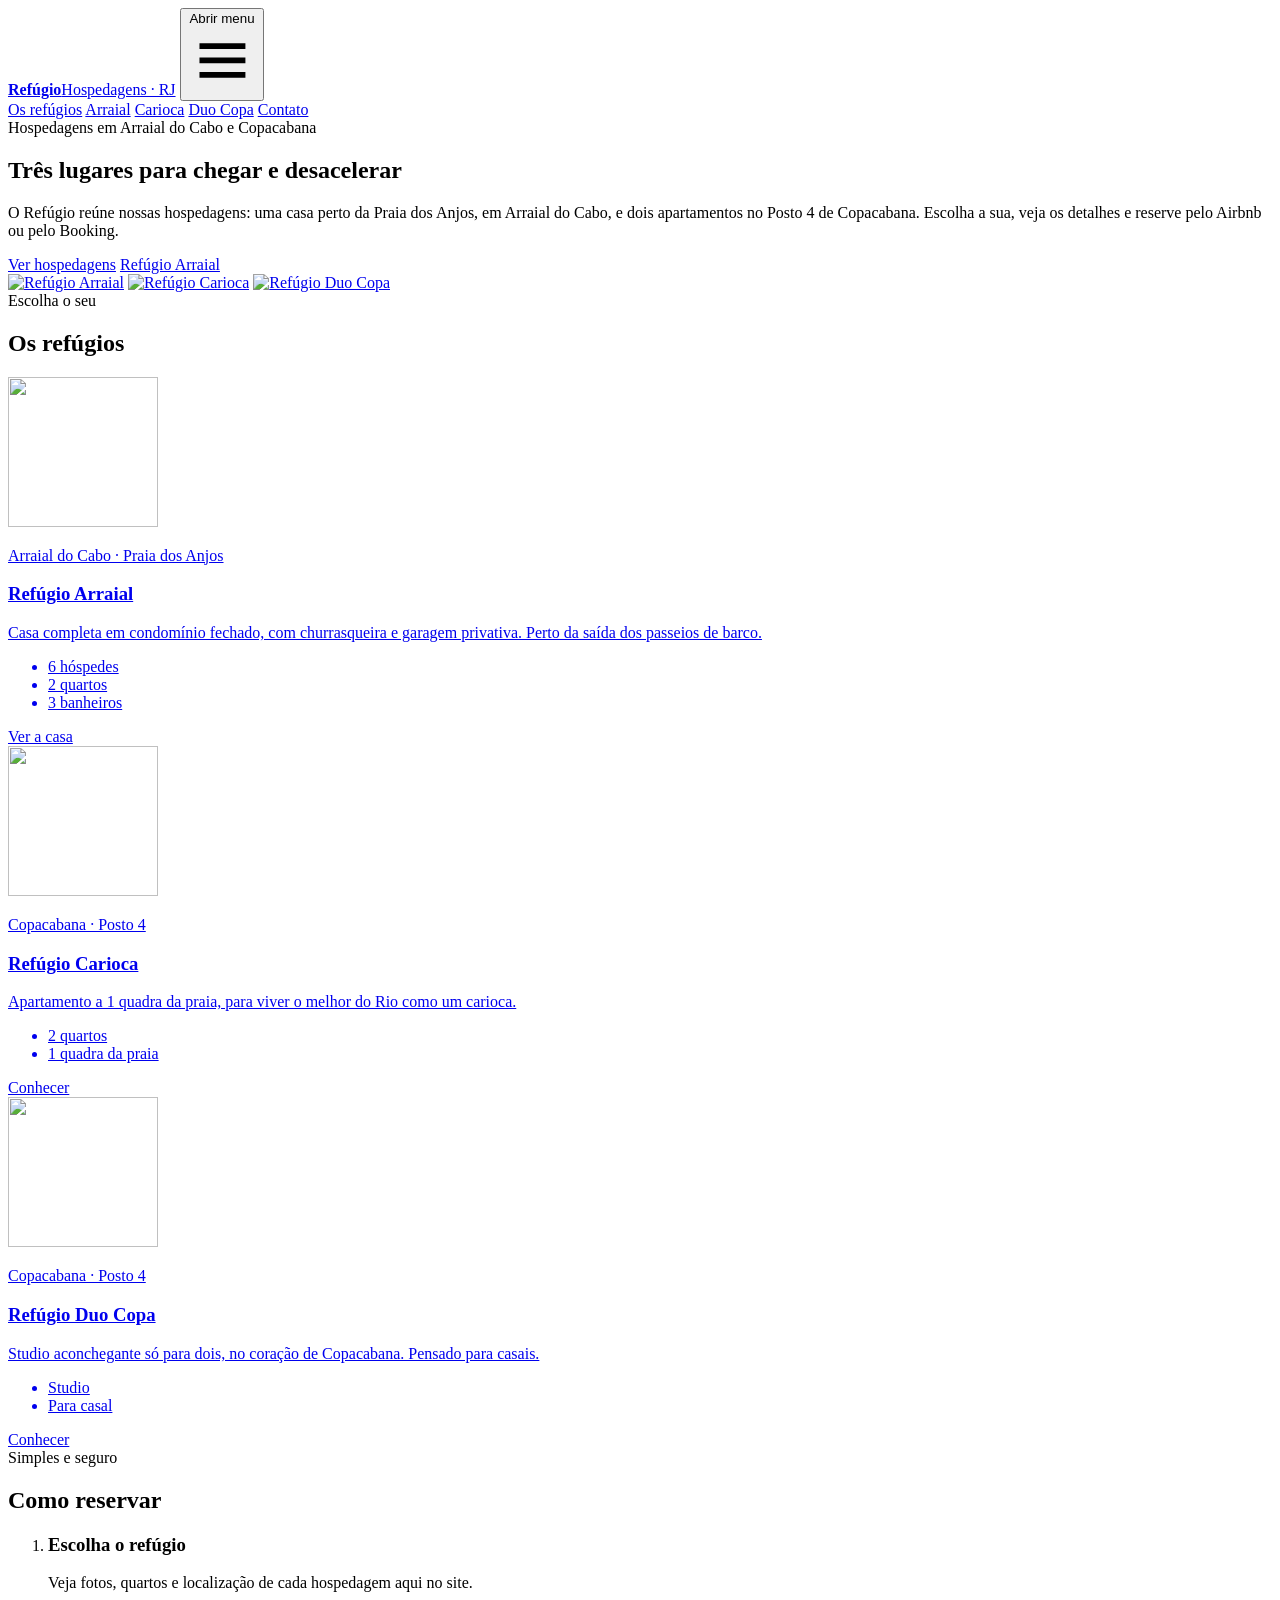
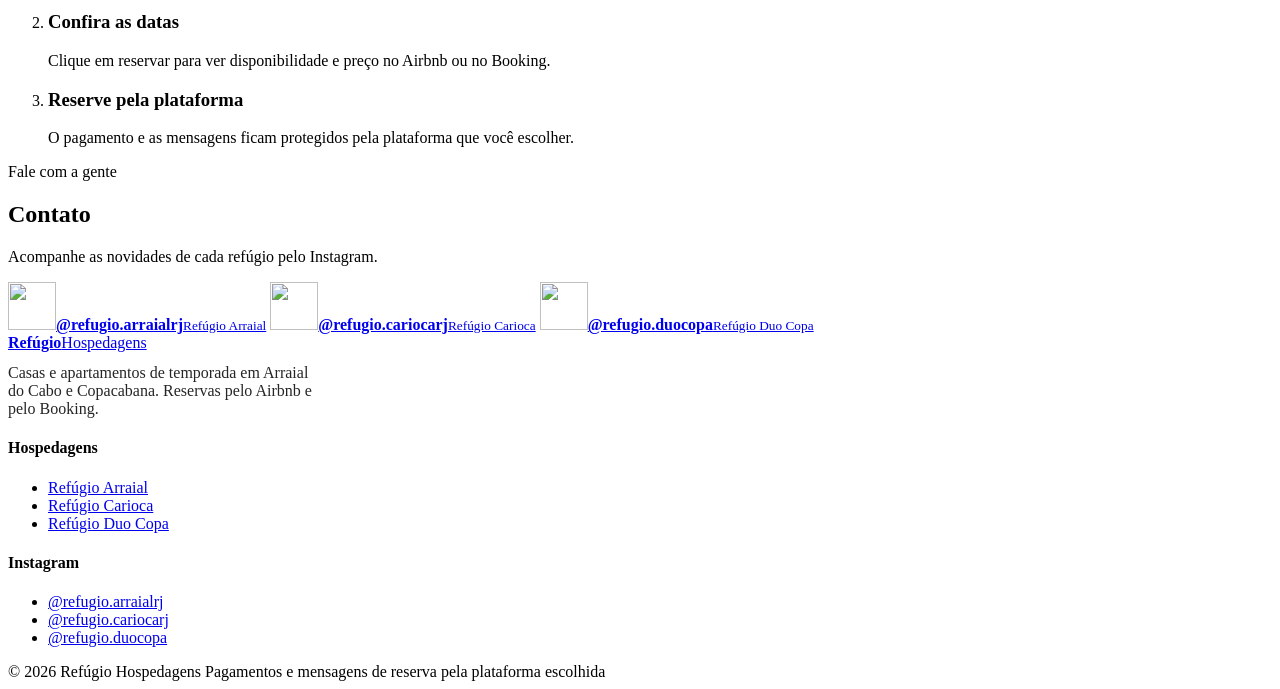
==== index.html @ 86adb8f5 "Add files via upload" ====
<!DOCTYPE html>
<html lang="pt-BR">
<head>
  <meta charset="UTF-8">
  <meta name="viewport" content="width=device-width, initial-scale=1.0, viewport-fit=cover">
  <title>Refúgio Hospedagens · Arraial do Cabo e Copacabana</title>
  <meta name="description" content="Casas e apartamentos de temporada em Arraial do Cabo e Copacabana. Veja fotos, detalhes e reserve pelo Airbnb ou Booking.">

  <!-- Como o link aparece quando é compartilhado (WhatsApp, Instagram, Facebook) -->
  <meta property="og:type" content="website">
  <meta property="og:title" content="Refúgio Hospedagens · Arraial do Cabo e Copacabana">
  <meta property="og:description" content="Casas e apartamentos de temporada em Arraial do Cabo e Copacabana. Veja fotos, detalhes e reserve pelo Airbnb ou Booking.">
  <meta property="og:locale" content="pt_BR">
  <!-- Depois que o site estiver no ar, troque SEU-ENDERECO pelo endereço real -->
  <meta property="og:image" content="https://SEU-ENDERECO/img/logos/logo-arraial.png">

  <link rel="icon" href="img/favicon.svg" type="image/svg+xml">
  <link rel="preconnect" href="https://fonts.googleapis.com">
  <link rel="preconnect" href="https://fonts.gstatic.com" crossorigin>
  <link rel="stylesheet" href="https://fonts.googleapis.com/css2?family=Josefin+Sans:wght@300;400;600;700&family=Mulish:wght@400;600;700&display=swap">
  <link rel="stylesheet" href="css/style.css">
</head>
<body>

<!-- ============ CABEÇALHO ============ -->
<header class="cabecalho">
  <div class="conteudo">
    <a class="marca" href="index.html"><b>Refúgio</b><span>Hospedagens · RJ</span></a>
    <button class="menu-toggle" aria-expanded="false" aria-controls="menu">
      <span class="sr-only">Abrir menu</span>
      <svg viewBox="0 0 24 24" fill="none" stroke="currentColor" stroke-width="2" aria-hidden="true"><path d="M4 7h16M4 12h16M4 17h16"/></svg>
    </button>
    <nav class="menu" id="menu" aria-label="Menu principal">
      <a href="index.html#refugios" aria-current="page">Os refúgios</a>
      <a href="arraial.html">Arraial</a>
      <a href="carioca.html">Carioca</a>
      <a href="duocopa.html">Duo Copa</a>
      <a class="btn" href="index.html#contato">Contato</a>
    </nav>
  </div>
</header>

<main>
  <!-- ============ CAPA ============ -->
  <section class="capa">
    <div class="conteudo">
      <div class="capa-texto">
        <div class="sobre-titulo">Hospedagens em Arraial do Cabo e Copacabana</div>
        <h1>Três lugares para chegar e <strong>desacelerar</strong></h1>
        <p class="lead">O Refúgio reúne nossas hospedagens: uma casa perto da Praia dos Anjos, em Arraial do Cabo, e dois apartamentos no Posto 4 de Copacabana. Escolha a sua, veja os detalhes e reserve pelo Airbnb ou pelo Booking.</p>
        <div class="acoes">
          <a class="btn btn-cheio" href="#refugios">Ver hospedagens</a>
          <a class="btn btn-contorno" href="arraial.html">Refúgio Arraial</a>
        </div>
      </div>
      <div class="trio" aria-label="Logos dos três refúgios">
        <a href="arraial.html"><img src="img/logos/logo-arraial.png" alt="Refúgio Arraial" width="360" height="360"></a>
        <a href="carioca.html"><img src="img/logos/logo-carioca.png" alt="Refúgio Carioca" width="360" height="360"></a>
        <a href="duocopa.html"><img src="img/logos/logo-duocopa.png" alt="Refúgio Duo Copa" width="360" height="360"></a>
      </div>
    </div>
  </section>
  <div class="faixa-dupla"></div>

  <!-- ============ OS REFÚGIOS ============ -->
  <section class="secao claro" id="refugios">
    <div class="conteudo">
      <div class="cabeca-secao">
        <div class="sobre-titulo">Escolha o seu</div>
        <h2 class="titulo-secao">Os refúgios</h2>
      </div>
      <div class="imoveis">
        <a class="imovel" href="arraial.html">
          <div class="imovel-topo"><span class="selo" data-status="arraial"></span><img src="img/logos/logo-arraial.png" alt="" width="150" height="150"></div>
          <div class="imovel-corpo">
            <p class="onde">Arraial do Cabo · Praia dos Anjos</p>
            <h3>Refúgio Arraial</h3>
            <p>Casa completa em condomínio fechado, com churrasqueira e garagem privativa. Perto da saída dos passeios de barco.</p>
            <ul class="fatos-mini"><li>6 hóspedes</li><li>2 quartos</li><li>3 banheiros</li></ul>
            <span class="ver">Ver a casa</span>
          </div>
        </a>
        <a class="imovel" href="carioca.html">
          <div class="imovel-topo"><span class="selo" data-status="carioca"></span><img src="img/logos/logo-carioca.png" alt="" width="150" height="150"></div>
          <div class="imovel-corpo">
            <p class="onde">Copacabana · Posto 4</p>
            <h3>Refúgio Carioca</h3>
            <p>Apartamento a 1 quadra da praia, para viver o melhor do Rio como um carioca.</p>
            <ul class="fatos-mini"><li>2 quartos</li><li>1 quadra da praia</li></ul>
            <span class="ver">Conhecer</span>
          </div>
        </a>
        <a class="imovel" href="duocopa.html">
          <div class="imovel-topo"><span class="selo" data-status="duocopa"></span><img src="img/logos/logo-duocopa.png" alt="" width="150" height="150"></div>
          <div class="imovel-corpo">
            <p class="onde">Copacabana · Posto 4</p>
            <h3>Refúgio Duo Copa</h3>
            <p>Studio aconchegante só para dois, no coração de Copacabana. Pensado para casais.</p>
            <ul class="fatos-mini"><li>Studio</li><li>Para casal</li></ul>
            <span class="ver">Conhecer</span>
          </div>
        </a>
      </div>
    </div>
  </section>

  <!-- ============ COMO RESERVAR ============ -->
  <section class="secao">
    <div class="conteudo">
      <div class="cabeca-secao">
        <div class="sobre-titulo">Simples e seguro</div>
        <h2 class="titulo-secao">Como reservar</h2>
      </div>
      <ol class="passos">
        <li><h3>Escolha o refúgio</h3><p>Veja fotos, quartos e localização de cada hospedagem aqui no site.</p></li>
        <li><h3>Confira as datas</h3><p>Clique em reservar para ver disponibilidade e preço no Airbnb ou no Booking.</p></li>
        <li><h3>Reserve pela plataforma</h3><p>O pagamento e as mensagens ficam protegidos pela plataforma que você escolher.</p></li>
      </ol>
    </div>
  </section>

  <!-- ============ CONTATO ============ -->
  <section class="secao escura" id="contato">
    <div class="conteudo">
      <div class="cabeca-secao">
        <div class="sobre-titulo">Fale com a gente</div>
        <h2 class="titulo-secao">Contato</h2>
        <p>Acompanhe as novidades de cada refúgio pelo Instagram.</p>
      </div>
      <div class="contato">
        <a href="https://www.instagram.com/refugio.arraialrj/" target="_blank" rel="noopener"><img src="img/logos/logo-arraial.png" alt="" width="48" height="48"><span><b>@refugio.arraialrj</b><small>Refúgio Arraial</small></span></a>
        <a href="https://www.instagram.com/refugio.cariocarj/" target="_blank" rel="noopener"><img src="img/logos/logo-carioca.png" alt="" width="48" height="48"><span><b>@refugio.cariocarj</b><small>Refúgio Carioca</small></span></a>
        <a href="https://www.instagram.com/refugio.duocopa/" target="_blank" rel="noopener"><img src="img/logos/logo-duocopa.png" alt="" width="48" height="48"><span><b>@refugio.duocopa</b><small>Refúgio Duo Copa</small></span></a>
        <!-- Aparece sozinho quando você preencher o WhatsApp em js/config.js -->
        <div data-whatsapp hidden><a href="#" target="_blank" rel="noopener" style="display:contents"><span><b>WhatsApp</b><small data-whatsapp-numero></small></span></a></div>
      </div>
    </div>
  </section>
</main>

<!-- ============ RODAPÉ ============ -->
<footer class="rodape">
  <div class="faixa-dupla"></div>
  <div class="conteudo">
    <div>
      <a class="marca" href="index.html"><b>Refúgio</b><span>Hospedagens</span></a>
      <p style="margin-top:12px;max-width:40ch;opacity:.85">Casas e apartamentos de temporada em Arraial do Cabo e Copacabana. Reservas pelo Airbnb e pelo Booking.</p>
    </div>
    <div>
      <h4>Hospedagens</h4>
      <ul>
        <li><a href="arraial.html">Refúgio Arraial</a></li>
        <li><a href="carioca.html">Refúgio Carioca</a></li>
        <li><a href="duocopa.html">Refúgio Duo Copa</a></li>
      </ul>
    </div>
    <div>
      <h4>Instagram</h4>
      <ul>
        <li><a href="https://www.instagram.com/refugio.arraialrj/" target="_blank" rel="noopener">@refugio.arraialrj</a></li>
        <li><a href="https://www.instagram.com/refugio.cariocarj/" target="_blank" rel="noopener">@refugio.cariocarj</a></li>
        <li><a href="https://www.instagram.com/refugio.duocopa/" target="_blank" rel="noopener">@refugio.duocopa</a></li>
      </ul>
    </div>
    <div class="creditos">
      <span>© <span data-ano>2026</span> Refúgio Hospedagens</span>
      <span>Pagamentos e mensagens de reserva pela plataforma escolhida</span>
    </div>
  </div>
</footer>

<script src="js/config.js"></script>
<script src="js/main.js"></script>
</body>
</html>
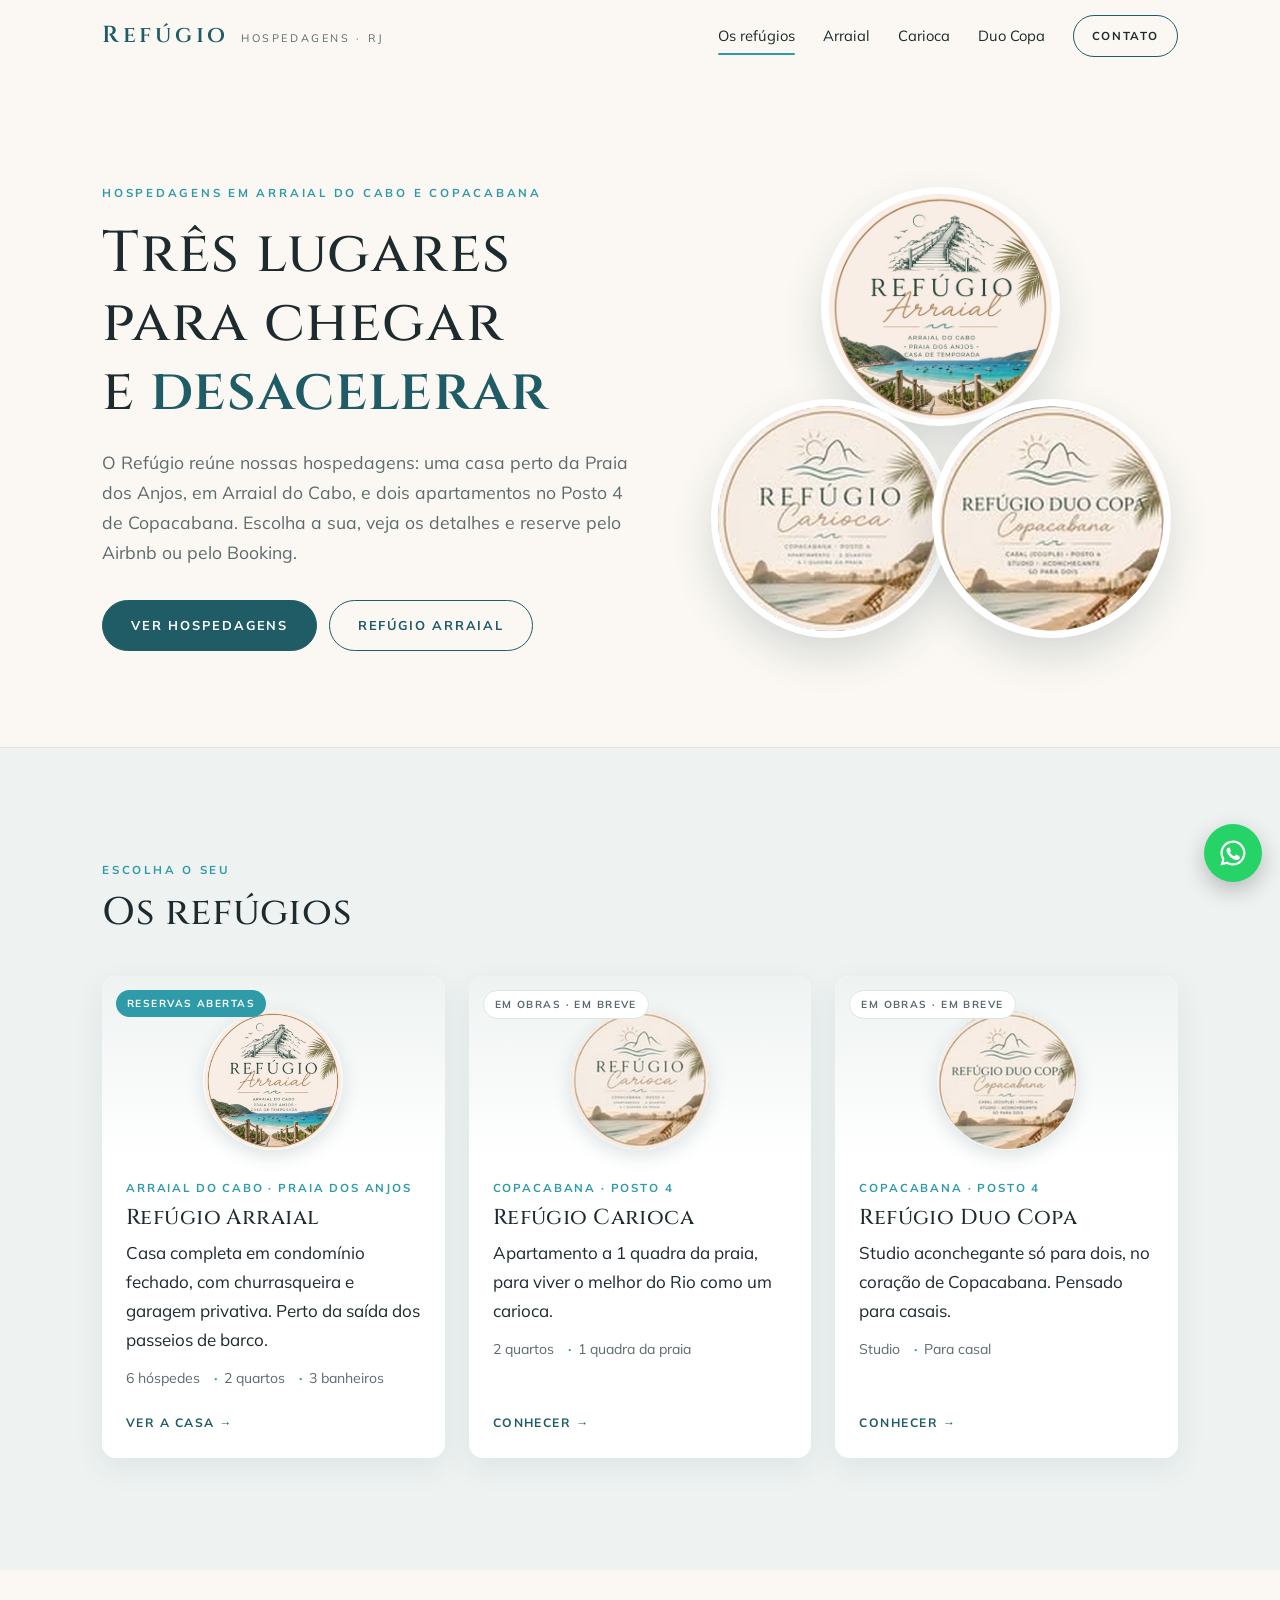
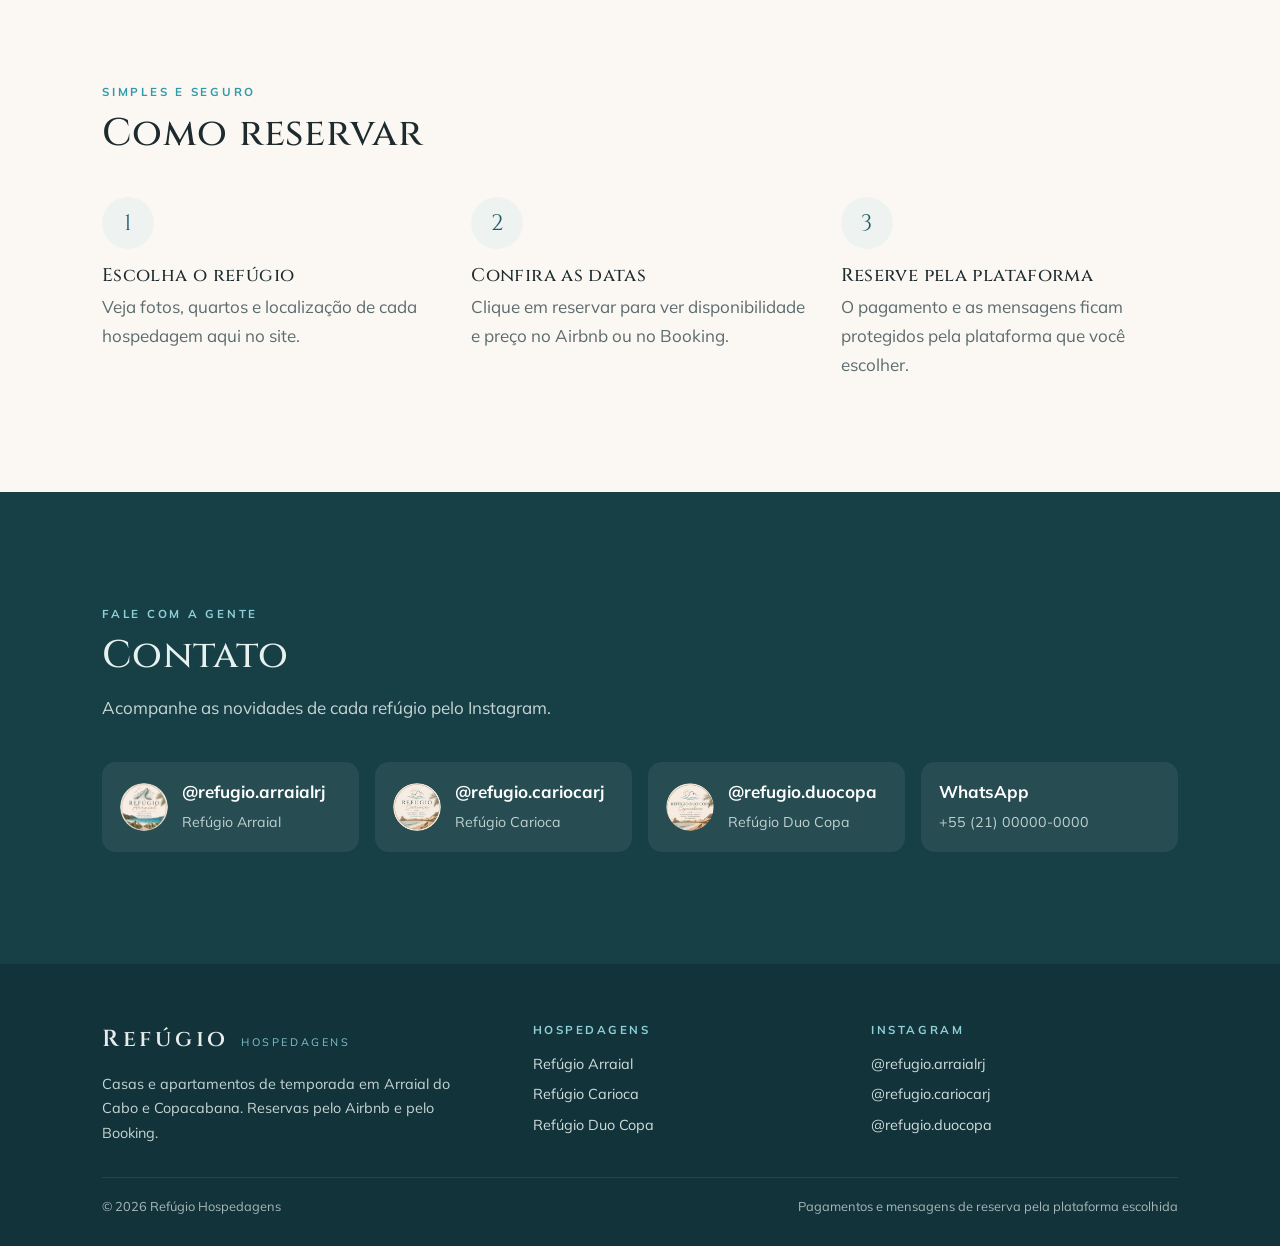
==== commit 983e6bc8: "Add files via upload" ====
--- a/index.html
+++ b/index.html
@@ -17,7 +17,7 @@
   <link rel="icon" href="img/favicon.svg" type="image/svg+xml">
   <link rel="preconnect" href="https://fonts.googleapis.com">
   <link rel="preconnect" href="https://fonts.gstatic.com" crossorigin>
-  <link rel="stylesheet" href="https://fonts.googleapis.com/css2?family=Josefin+Sans:wght@300;400;600;700&family=Mulish:wght@400;600;700&display=swap">
+  <link rel="stylesheet" href="https://fonts.googleapis.com/css2?family=Cinzel:wght@500;600&family=Mulish:wght@400;600;700&display=swap">
   <link rel="stylesheet" href="css/style.css">
 </head>
 <body>
--- a/css/style.css
+++ b/css/style.css
@@ -0,0 +1,302 @@
+/* =====================================================================
+   ESTILO DO SITE REFÚGIO · paleta "Mar de Arraial"
+   Fundo claro de areia, azul-petróleo como cor principal e turquesa
+   como destaque, tirados da água na logo do Refúgio Arraial.
+   Para mudar uma cor no site inteiro, mude só a variável aqui em :root.
+
+   1. Variáveis      4. Capa e cartões     7. Rodapé e WhatsApp
+   2. Base           5. Página do imóvel   8. Visualizador de fotos
+   3. Cabeçalho      6. Seções e chamada   9. Celular e tablet
+   ===================================================================== */
+
+/* ---------- 1. VARIÁVEIS ---------- */
+:root {
+  --areia: #FBF8F3;          /* fundo principal */
+  --bruma: #EEF3F2;          /* seções alternadas, um verde-água bem claro */
+  --branco: #FFFFFF;         /* cartões */
+  --linha: #DDE5E3;          /* linhas finas */
+  --petroleo: #1F5C66;       /* cor principal: botões, títulos em destaque */
+  --petroleo-escuro: #173F46;/* faixa de reserva e rodapé */
+  --turquesa: #2F9AA8;       /* destaque: selos, números, detalhes */
+  --tinta: #1D2A2E;          /* texto principal */
+  --cinza: #5C6B6E;          /* textos de apoio */
+  --sobre-escuro: #E6F0EF;   /* texto em cima do petróleo escuro */
+  --verde-whats: #25D366;
+
+  --f-titulo: "Cinzel", "Trajan Pro", Georgia, serif;   /* letras clássicas, como o REFÚGIO das logos */
+  --f-texto: "Mulish", Arial, Helvetica, sans-serif;
+
+  --raio: 14px;              /* cantos arredondados dos cartões e fotos */
+  --sombra: 0 10px 30px rgba(23, 63, 70, .08);
+  --sombra-forte: 0 18px 40px rgba(23, 63, 70, .16);
+
+  --largura: 1140px;
+  --gutter: clamp(16px, 4vw, 32px);
+  --altura-cab: 72px;
+  color-scheme: light;
+}
+
+/* ---------- 2. BASE ---------- */
+*, *::before, *::after { box-sizing: border-box; }
+html { scroll-behavior: smooth; scroll-padding-top: calc(var(--altura-cab) + 12px); }
+body {
+  margin: 0; background: var(--areia); color: var(--tinta);
+  font-family: var(--f-texto); font-size: 17px; line-height: 1.7;
+  -webkit-font-smoothing: antialiased;
+}
+img { max-width: 100%; display: block; }
+a { color: inherit; }
+h1, h2, h3 { font-family: var(--f-titulo); font-weight: 500; line-height: 1.2; margin: 0; text-wrap: balance; letter-spacing: .02em; }
+p { margin: 0; }
+:focus-visible { outline: 2px solid var(--turquesa); outline-offset: 3px; }
+[hidden] { display: none !important; }
+.sr-only { position: absolute; width: 1px; height: 1px; overflow: hidden; clip: rect(0 0 0 0); white-space: nowrap; }
+
+.conteudo { max-width: var(--largura); margin: 0 auto; padding-inline: var(--gutter); }
+.faixa-dupla { height: 1px; background: var(--linha); }   /* linha fina de separação */
+
+/* Botões */
+.btn {
+  display: inline-flex; align-items: center; justify-content: center; gap: 10px;
+  padding: 14px 28px; border-radius: 999px; border: 1.5px solid var(--petroleo);
+  font-family: var(--f-texto); font-weight: 700; font-size: .8rem;
+  letter-spacing: .14em; text-transform: uppercase; text-decoration: none; cursor: pointer;
+  transition: background .2s, color .2s, border-color .2s, transform .2s;
+}
+.btn:hover { transform: translateY(-1px); }
+.btn-cheio { background: var(--petroleo); color: var(--branco); }
+.btn-cheio:hover { background: var(--petroleo-escuro); border-color: var(--petroleo-escuro); }
+.btn-contorno { background: transparent; color: var(--petroleo); }
+.btn-contorno:hover { background: var(--petroleo); color: var(--branco); }
+.btn-sm { padding: 10px 18px; font-size: .74rem; }
+/* Em fundo escuro (faixa de reserva e seção de contato) */
+.escura .btn-cheio, .chamada .btn-cheio { background: var(--branco); border-color: var(--branco); color: var(--petroleo); }
+.escura .btn-cheio:hover, .chamada .btn-cheio:hover { background: var(--bruma); border-color: var(--bruma); }
+.escura .btn-contorno, .chamada .btn-contorno { border-color: var(--sobre-escuro); color: var(--sobre-escuro); }
+.escura .btn-contorno:hover, .chamada .btn-contorno:hover { background: var(--branco); color: var(--petroleo); }
+.acoes { display: flex; flex-wrap: wrap; gap: 12px; }
+
+/* Títulos de seção */
+.sobre-titulo { font-family: var(--f-texto); font-weight: 700; text-transform: uppercase; letter-spacing: .24em; font-size: .72rem; color: var(--turquesa); }
+.escura .sobre-titulo, .chamada .sobre-titulo { color: #8ED0D8; }
+.titulo-secao { font-size: clamp(1.7rem, 3.2vw, 2.4rem); margin-top: 10px; }
+.cabeca-secao { margin-bottom: 40px; max-width: 62ch; }
+.cabeca-secao p { margin-top: 14px; color: var(--cinza); }
+.secao { padding-block: clamp(64px, 9vw, 112px); }
+.secao.claro { background: var(--bruma); }
+.secao.escura { background: var(--petroleo-escuro); color: var(--sobre-escuro); }
+.secao.escura .cabeca-secao p { color: var(--sobre-escuro); opacity: .85; }
+
+/* ---------- 3. CABEÇALHO ---------- */
+.cabecalho {
+  position: sticky; top: env(safe-area-inset-top, 0px); z-index: 50;
+  background: rgba(251, 248, 243, .94); backdrop-filter: blur(8px);
+  border-bottom: 1px solid transparent; transition: border-color .25s, box-shadow .25s;
+}
+.cabecalho.rolou { border-color: var(--linha); box-shadow: 0 6px 20px rgba(23, 63, 70, .06); }
+.cabecalho .conteudo { display: flex; align-items: center; justify-content: space-between; gap: 16px; min-height: var(--altura-cab); }
+.marca { display: flex; align-items: baseline; gap: 12px; text-decoration: none; }
+.marca b { font-family: var(--f-titulo); font-size: 1.45rem; font-weight: 600; letter-spacing: .16em; color: var(--petroleo); }
+.marca span { font-size: .68rem; letter-spacing: .24em; text-transform: uppercase; color: var(--cinza); }
+.menu { display: flex; align-items: center; gap: 28px; font-size: .92rem; }
+.menu a { text-decoration: none; padding-block: 6px; position: relative; }
+.menu a:not(.btn)::after {
+  content: ""; position: absolute; left: 0; right: 0; bottom: 0; height: 2px; border-radius: 2px;
+  background: var(--turquesa); transform: scaleX(0); transition: transform .25s;
+}
+.menu a:not(.btn):hover::after, .menu a[aria-current="page"]::after { transform: scaleX(1); }
+.menu .btn { padding: 10px 18px; font-size: .72rem; }
+.menu-toggle { display: none; background: none; border: 0; padding: 8px; color: var(--petroleo); cursor: pointer; }
+.menu-toggle svg { width: 28px; height: 28px; }
+
+/* ---------- 4. CAPA E CARTÕES ---------- */
+.capa { padding-block: clamp(56px, 9vw, 110px) clamp(56px, 8vw, 96px); }
+.capa .conteudo { display: grid; grid-template-columns: 1.15fr 1fr; gap: 56px; align-items: center; }
+.capa-texto { min-width: 0; }
+.capa h1 { font-size: clamp(2.2rem, 5vw, 3.6rem); margin-top: 16px; }
+.capa h1 strong { font-weight: 600; color: var(--petroleo); }
+.capa p.lead { font-size: 1.1rem; margin-top: 22px; max-width: 52ch; color: var(--cinza); }
+.capa .acoes { margin-top: 32px; }
+.trio { position: relative; aspect-ratio: 1 / 1; max-width: 460px; width: 100%; justify-self: center; }
+.trio a { position: absolute; width: 52%; border-radius: 50%; background: var(--branco); padding: 6px; box-shadow: var(--sombra-forte); transition: transform .3s; }
+.trio a:hover { transform: scale(1.04); z-index: 2; }
+.trio img { border-radius: 50%; width: 100%; height: auto; }
+.trio a:nth-child(1) { top: 0; left: 24%; }
+.trio a:nth-child(2) { bottom: 2%; left: 0; }
+.trio a:nth-child(3) { bottom: 2%; right: 0; }
+
+.imoveis { display: grid; grid-template-columns: repeat(3, 1fr); gap: 24px; }
+.imovel {
+  background: var(--branco); color: var(--tinta); border-radius: var(--raio); box-shadow: var(--sombra);
+  display: flex; flex-direction: column; text-decoration: none; overflow: hidden;
+  transition: transform .25s, box-shadow .25s;
+}
+.imovel:hover { transform: translateY(-4px); box-shadow: var(--sombra-forte); }
+.imovel-topo { display: grid; place-items: center; padding: 34px 20px 10px; position: relative; background: linear-gradient(var(--bruma), var(--branco)); }
+.imovel-topo img { width: 140px; height: 140px; border-radius: 50%; box-shadow: 0 6px 18px rgba(23, 63, 70, .14); }
+.selo { position: absolute; top: 14px; left: 14px; font-size: .64rem; font-weight: 700; letter-spacing: .14em; text-transform: uppercase; padding: 5px 11px; border-radius: 999px; }
+.selo-aberto { background: var(--turquesa); color: var(--branco); }
+.selo-obra { background: var(--branco); border: 1px solid var(--linha); color: var(--cinza); }
+.imovel-corpo { padding: 18px 24px 24px; display: flex; flex-direction: column; gap: 8px; flex: 1; }
+.imovel h3 { font-size: 1.35rem; }
+.onde { font-size: .72rem; font-weight: 700; letter-spacing: .16em; text-transform: uppercase; color: var(--turquesa); }
+.fatos-mini { display: flex; flex-wrap: wrap; gap: 6px 14px; list-style: none; padding: 0; margin: 4px 0 0; font-size: .88rem; color: var(--cinza); }
+.fatos-mini li::before { content: "·"; margin-right: 6px; color: var(--turquesa); font-weight: 700; }
+.fatos-mini li:first-child::before { content: none; }
+.imovel .ver { margin-top: auto; padding-top: 14px; font-weight: 700; letter-spacing: .12em; text-transform: uppercase; font-size: .76rem; color: var(--petroleo); }
+.imovel .ver::after { content: " →"; }
+
+/* Passos de reserva (a ordem é real, por isso os números) */
+.passos { display: grid; grid-template-columns: repeat(3, 1fr); gap: 32px; counter-reset: passo; list-style: none; padding: 0; margin: 0; }
+.passos li { counter-increment: passo; }
+.passos li::before {
+  content: counter(passo); display: grid; place-items: center; width: 52px; height: 52px; border-radius: 50%;
+  background: var(--bruma); color: var(--petroleo); font-family: var(--f-titulo); font-size: 1.4rem; margin-bottom: 16px;
+}
+.passos h3 { font-size: 1.15rem; margin-bottom: 6px; }
+.passos p { color: var(--cinza); }
+
+/* Contato (seção escura) */
+.contato { display: grid; grid-template-columns: repeat(auto-fit, minmax(240px, 1fr)); gap: 16px; }
+.contato a, .contato div { display: flex; align-items: center; gap: 14px; background: rgba(255,255,255,.07); border-radius: var(--raio); padding: 16px 18px; text-decoration: none; min-width: 0; transition: background .2s; }
+.contato a:hover { background: rgba(255,255,255,.12); }
+.contato img { width: 48px; height: 48px; border-radius: 50%; flex: none; }
+.contato b { display: block; font-weight: 700; color: var(--branco); }
+.contato small { opacity: .8; }
+
+/* ---------- 5. PÁGINA DO IMÓVEL ---------- */
+.trilha { font-size: .85rem; padding-top: 24px; color: var(--cinza); }
+.trilha a { text-decoration: none; color: var(--petroleo); }
+.imovel-capa { padding-block: 28px 56px; }
+.imovel-capa .conteudo { display: grid; grid-template-columns: auto 1fr; gap: 40px; align-items: center; }
+.imovel-capa .logo { width: 180px; height: 180px; border-radius: 50%; background: var(--branco); padding: 6px; box-shadow: var(--sombra-forte); }
+.imovel-capa h1 { font-size: clamp(2rem, 4.4vw, 3.1rem); margin-top: 12px; }
+.imovel-capa h1 strong { font-weight: 600; color: var(--petroleo); }
+.imovel-capa .lead { max-width: 60ch; margin-top: 16px; font-size: 1.05rem; color: var(--cinza); }
+.fatos { display: flex; flex-wrap: wrap; gap: 8px; list-style: none; padding: 0; margin: 22px 0 0; }
+.fatos li { background: var(--bruma); color: var(--petroleo); border-radius: 999px; padding: 6px 14px; font-size: .86rem; font-weight: 600; font-variant-numeric: tabular-nums; }
+.imovel-capa .acoes { margin-top: 26px; }
+.nota { margin-top: 16px; font-size: .9rem; color: var(--cinza); }
+.nota b { color: var(--turquesa); }
+
+/* Galeria: 1 foto grande + as outras em grade */
+.galeria { display: grid; grid-template-columns: 2fr 1fr 1fr; grid-auto-rows: minmax(150px, 21vw); gap: 10px; }
+.galeria .destaque { grid-row: span 2; }
+.foto { margin: 0; position: relative; overflow: hidden; background: var(--bruma); border-radius: var(--raio); cursor: zoom-in; }
+.foto.sem-foto { cursor: default; }
+.foto-img { width: 100%; height: 100%; min-height: 150px; }
+.foto-img img { width: 100%; height: 100%; object-fit: cover; transition: transform .6s; }
+.foto:hover .foto-img img { transform: scale(1.04); }
+.foto-reservada {
+  display: grid; place-items: center; text-align: center; height: 100%; min-height: 150px; padding: 16px;
+  font-size: .74rem; font-weight: 700; letter-spacing: .16em; text-transform: uppercase; color: var(--cinza);
+  background: repeating-linear-gradient(135deg, rgba(47,154,168,.07) 0 12px, transparent 12px 24px), var(--bruma);
+}
+.foto-reservada::before { content: "Foto em breve"; display: block; font-size: .62rem; opacity: .7; margin-bottom: 4px; }
+.aviso-galeria { margin-top: 16px; font-size: .9rem; color: var(--cinza); }
+.aviso-galeria a { color: var(--petroleo); }
+
+.duas-colunas { display: grid; grid-template-columns: 1fr 1fr; gap: clamp(28px, 5vw, 64px); align-items: center; }
+.duas-colunas > * { min-width: 0; }
+.duas-colunas.invertido > :first-child { order: 2; }
+.duas-colunas .foto { aspect-ratio: 4 / 3; max-width: 100%; box-shadow: var(--sombra); }
+.lista-marcada { list-style: none; padding: 0; margin: 18px 0 0; display: grid; gap: 10px; }
+.lista-marcada li { padding-left: 24px; position: relative; }
+.lista-marcada li::before { content: ""; position: absolute; left: 2px; top: .62em; width: 8px; height: 8px; border-radius: 50%; background: var(--turquesa); }
+
+.destaques { display: grid; grid-template-columns: repeat(4, 1fr); gap: 20px; }
+.destaque-item { background: var(--branco); border-radius: var(--raio); box-shadow: var(--sombra); padding: 26px 22px; }
+.destaque-item svg { width: 44px; height: 44px; padding: 10px; border-radius: 50%; background: var(--bruma); color: var(--petroleo); margin-bottom: 14px; }
+.destaque-item h3 { font-size: 1.05rem; margin-bottom: 6px; }
+.destaque-item p { font-size: .92rem; color: var(--cinza); }
+
+.quartos { display: grid; grid-template-columns: repeat(2, 1fr); gap: 24px; }
+.quartos .foto { background: var(--branco); box-shadow: var(--sombra); }
+.quartos .foto-img { aspect-ratio: 4 / 3; height: auto; }
+.quartos figcaption { display: flex; justify-content: space-between; flex-wrap: wrap; gap: 6px; padding: 14px 18px; }
+.quartos figcaption b { font-family: var(--f-titulo); font-weight: 600; }
+.quartos figcaption span { color: var(--cinza); }
+
+.comodidades { display: flex; flex-wrap: wrap; gap: 8px; list-style: none; padding: 0; margin: 0; }
+.comodidades li { background: var(--branco); border: 1px solid var(--linha); border-radius: 999px; padding: 8px 16px; font-size: .92rem; }
+
+.regras { display: grid; grid-template-columns: repeat(2, 1fr); gap: 20px; }
+.regras > div { background: var(--branco); border-radius: var(--raio); box-shadow: var(--sombra); padding: 28px; }
+.regras h3 { font-size: 1.1rem; margin-bottom: 4px; }
+
+/* ---------- 6. FAIXA DE RESERVA E PÁGINA "EM BREVE" ---------- */
+.chamada { background: var(--petroleo-escuro); color: var(--sobre-escuro); text-align: center; }
+.chamada .faixa-dupla { display: none; }
+.chamada .conteudo { padding-block: clamp(64px, 9vw, 100px); display: flex; flex-direction: column; align-items: center; gap: 12px; }
+.chamada h2 { font-size: clamp(1.8rem, 3.8vw, 2.7rem); color: var(--branco); }
+.chamada h2 strong { font-weight: 600; color: #8ED0D8; }
+.chamada .acoes { justify-content: center; margin-top: 14px; }
+
+.breve { display: grid; grid-template-columns: repeat(3, 1fr); gap: 10px; }
+.breve .foto { aspect-ratio: 4 / 3; }
+.outros { display: grid; grid-template-columns: repeat(2, 1fr); gap: 24px; }
+
+/* ---------- 7. RODAPÉ E WHATSAPP ---------- */
+.rodape { background: #12333A; color: var(--sobre-escuro); font-size: .9rem; }
+.rodape .faixa-dupla { display: none; }
+.rodape .conteudo { padding-block: 56px 28px; display: grid; grid-template-columns: 1.3fr 1fr 1fr; gap: 32px; }
+.rodape h4 { font-size: .72rem; font-weight: 700; letter-spacing: .22em; text-transform: uppercase; color: #8ED0D8; margin: 0 0 12px; }
+.rodape ul { list-style: none; padding: 0; margin: 0; display: grid; gap: 6px; }
+.rodape a { text-decoration: none; opacity: .9; }
+.rodape a:hover { opacity: 1; text-decoration: underline; }
+.rodape .marca b { color: var(--branco); }
+.rodape .marca span { color: #8ED0D8; }
+.rodape .creditos { grid-column: 1 / -1; border-top: 1px solid rgba(255,255,255,.12); padding-top: 18px; font-size: .8rem; opacity: .7; display: flex; justify-content: space-between; flex-wrap: wrap; gap: 8px; }
+
+.whatsapp-flutuante {
+  position: fixed; right: 18px; bottom: calc(18px + env(safe-area-inset-bottom, 0px)); z-index: 60;
+  width: 58px; height: 58px; border-radius: 50%; background: var(--verde-whats); color: var(--branco);
+  display: grid; place-items: center; box-shadow: 0 8px 22px rgba(0,0,0,.24); transition: transform .2s;
+}
+.whatsapp-flutuante:hover { transform: scale(1.08); }
+.whatsapp-flutuante svg { width: 30px; height: 30px; }
+
+/* ---------- 8. VISUALIZADOR DE FOTOS ---------- */
+.visualizador { position: fixed; inset: 0; z-index: 100; background: rgba(13, 32, 36, .95); display: grid; grid-template-columns: 64px 1fr 64px; align-items: center; padding: 24px 8px; }
+.visualizador figure { margin: 0; display: flex; flex-direction: column; align-items: center; gap: 12px; min-width: 0; }
+.visualizador img { max-height: 80vh; max-width: 100%; object-fit: contain; border-radius: 8px; }
+.visualizador figcaption { letter-spacing: .06em; color: var(--sobre-escuro); }
+.visualizador button { background: none; border: 0; color: var(--branco); cursor: pointer; font-size: 2.6rem; line-height: 1; padding: 8px; }
+.vis-fechar { position: absolute; top: 12px; right: 16px; }
+
+/* ---------- 9. CELULAR E TABLET ---------- */
+@media (max-width: 900px) {
+  .imoveis, .passos { grid-template-columns: 1fr; }
+  .imoveis { max-width: 520px; }
+  .destaques { grid-template-columns: repeat(2, 1fr); }
+  .rodape .conteudo { grid-template-columns: 1fr 1fr; }
+  .rodape .conteudo > :first-child { grid-column: 1 / -1; }
+}
+@media (max-width: 760px) {
+  .menu-toggle { display: block; }
+  .menu {
+    position: absolute; top: 100%; left: 0; right: 0; flex-direction: column; align-items: stretch; gap: 0;
+    background: var(--areia); border-bottom: 1px solid var(--linha); padding: 8px var(--gutter) 18px;
+    display: none; box-shadow: 0 12px 24px rgba(23, 63, 70, .08);
+  }
+  .menu.aberto { display: flex; }
+  .menu a:not(.btn) { padding: 12px 0; border-bottom: 1px solid var(--linha); }
+  .menu a:not(.btn)::after { display: none; }
+  .menu .btn { margin-top: 14px; }
+  .marca span { display: none; }
+  .capa .conteudo { grid-template-columns: 1fr; }
+  .trio { max-width: 320px; order: -1; }
+  .imovel-capa .conteudo { grid-template-columns: 1fr; gap: 18px; }
+  .imovel-capa .logo { width: 128px; height: 128px; }
+  .galeria { grid-template-columns: 1fr 1fr; grid-auto-rows: 42vw; }
+  .galeria .destaque { grid-column: 1 / -1; grid-row: span 2; }
+  .duas-colunas, .quartos, .regras, .outros { grid-template-columns: 1fr; }
+  .duas-colunas.invertido > :first-child { order: 0; }
+  .destaques { grid-template-columns: 1fr; }
+  .breve { grid-template-columns: 1fr 1fr; }
+  .visualizador { grid-template-columns: 40px 1fr 40px; }
+}
+@media (prefers-reduced-motion: reduce) {
+  *, *::before, *::after { transition: none !important; }
+  html { scroll-behavior: auto; }
+}
